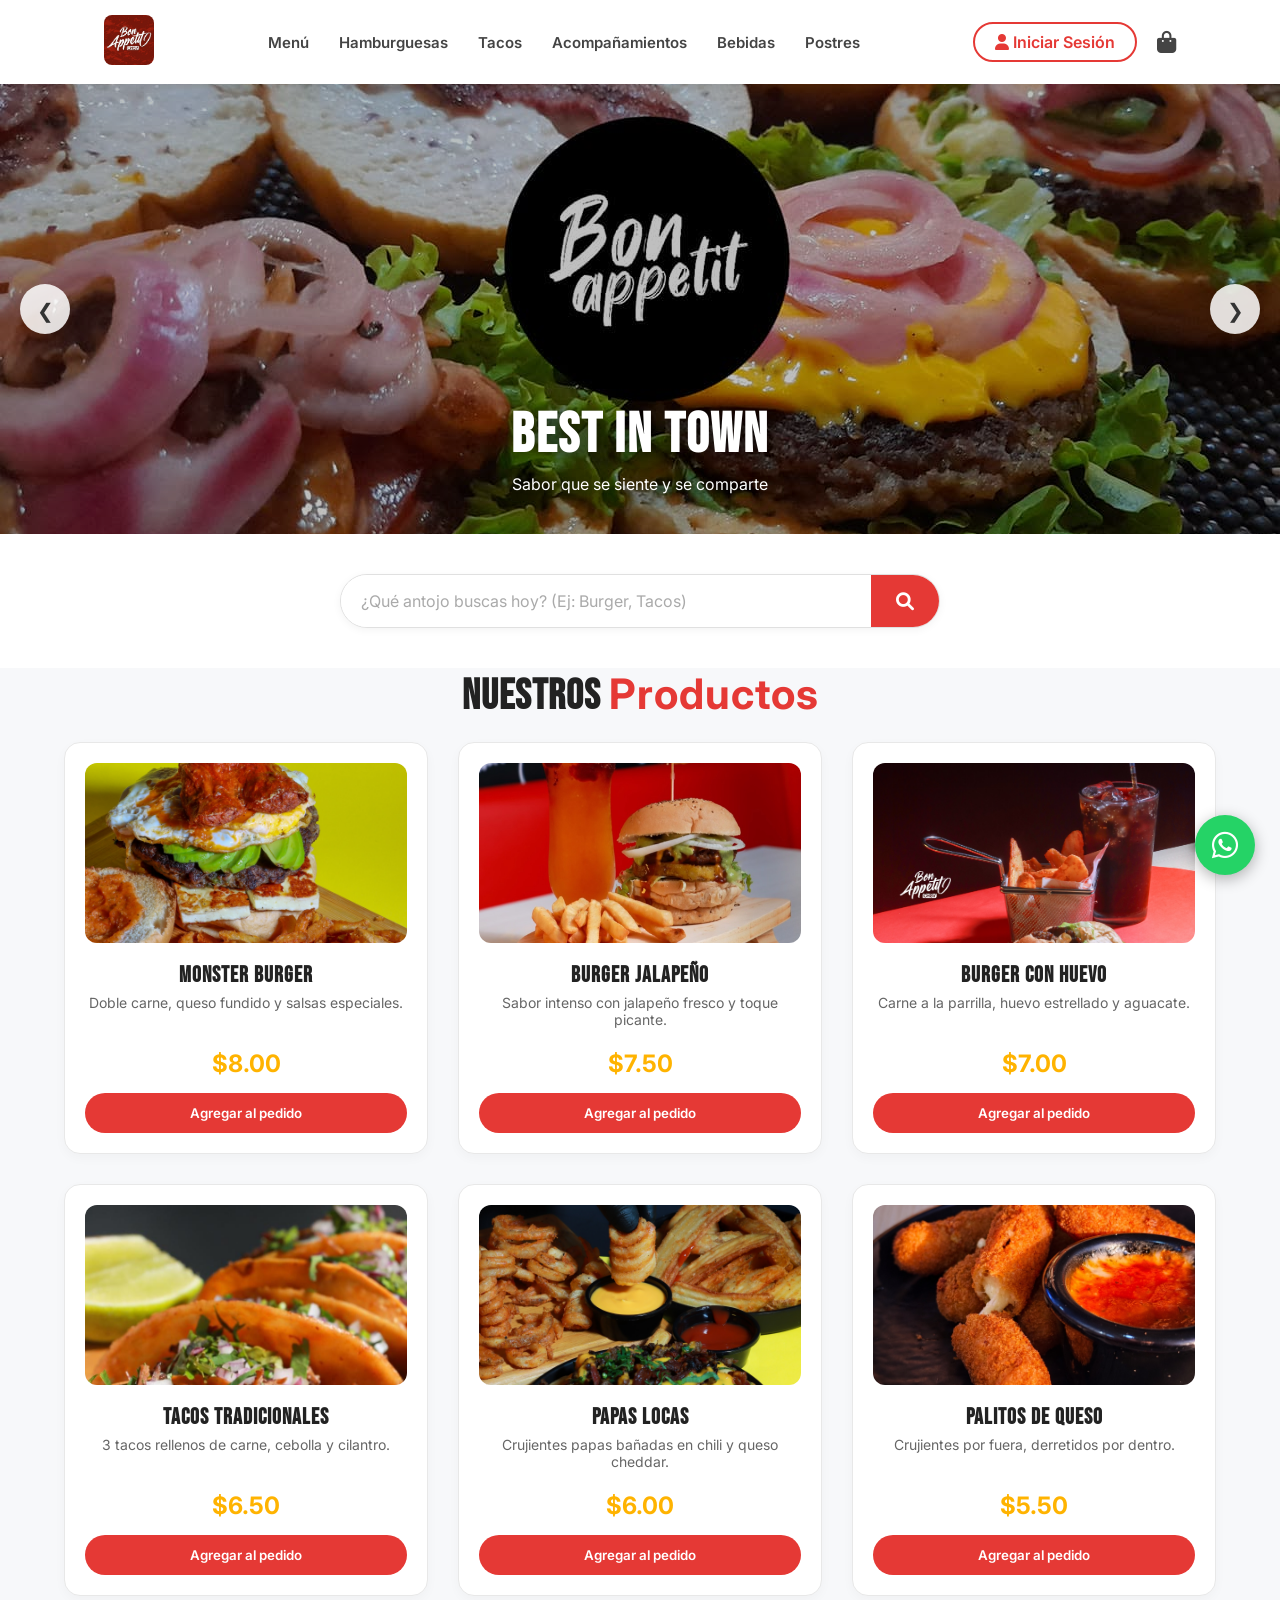
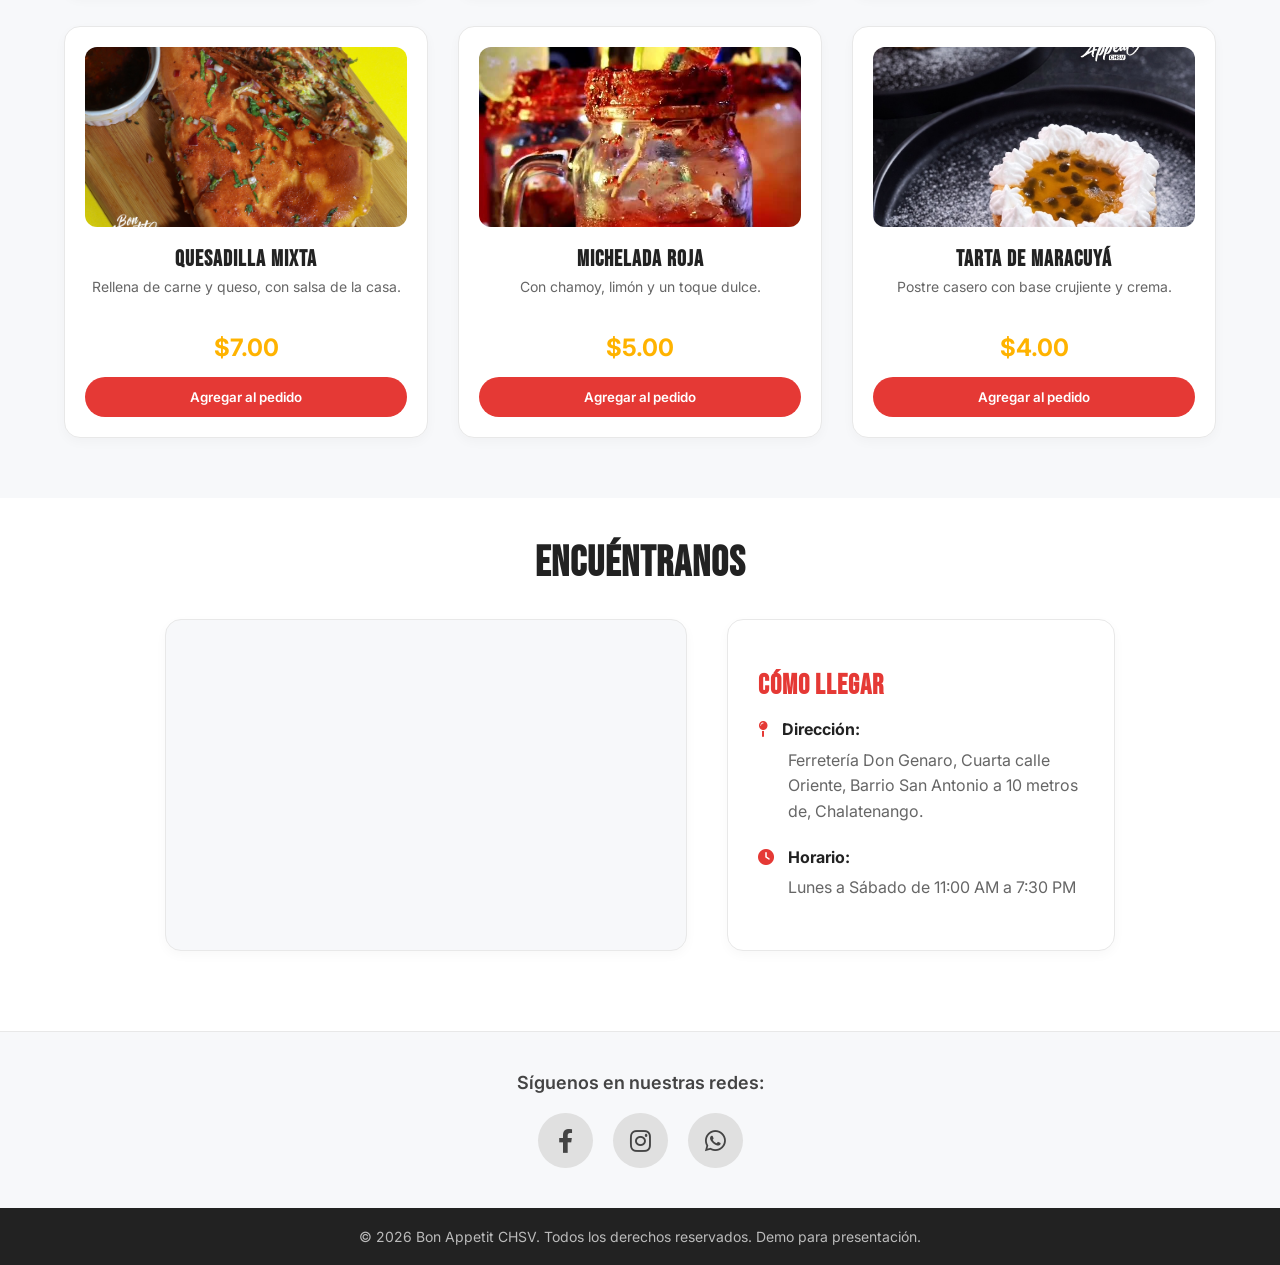
==== index.html @ fdfdb7d6 "Datos iniciales" ====
<!DOCTYPE html>
<html lang="es">
<head>
    <meta charset="UTF-8">
    <meta name="viewport" content="width=device-width, initial-scale=1.0">
    <title>Bon Appetit CHSV</title>
    <link rel="stylesheet" href="style.css">
    <link href="https://fonts.googleapis.com/css2?family=Bebas+Neue&family=Inter:wght@400;600;700&display=swap" rel="stylesheet">
    <link rel="stylesheet" href="https://cdnjs.cloudflare.com/ajax/libs/font-awesome/6.0.0/css/all.min.css">
</head>
<body>

    <!-- HEADER (Estilo K&J: Logo izq, Nav centro, Acciones der) -->
    <header>
        <div class="header-container">
            <a href="index.html" class="logo">
                <img src="img/LogoBun2.jpg" alt="Bon Appetit CHSV" class="header-logo">
            </a>

            <nav class="header-nav">
                <a href="javascript:void(0)" onclick="filterMenu('all')">Menú</a>
                <a href="javascript:void(0)" onclick="filterMenu('burgers')">Hamburguesas</a>
                <a href="javascript:void(0)" onclick="filterMenu('tacos')">Tacos</a>
                <a href="javascript:void(0)" onclick="filterMenu('sides')">Acompañamientos</a>
                <a href="javascript:void(0)" onclick="filterMenu('drinks')">Bebidas</a>
                <a href="javascript:void(0)" onclick="filterMenu('desserts')">Postres</a>
            </nav>

            <div class="header-actions">
                <a href="login.html" class="login-btn"><i class="fas fa-user"></i> Iniciar Sesión</a>
                <a href="carrito.html" class="cart-icon-wrapper">
                    <i class="fas fa-shopping-bag"></i>
                    <span class="cart-badge" id="cartCount">0</span>
                </a>
            </div>
        </div>
    </header>

    <!-- CARRUSEL HERO -->
    <section class="hero">
        <div class="carousel-container">
            <div class="carousel-slide active">
                <img src="img/banerburguer1.jpg" alt="Sabor que se siente">
                <div class="slide-text"><h2>Best in Town</h2><p>Sabor que se siente y se comparte</p></div>
            </div>
            <div class="carousel-slide">
                <img src="img/banerburguer2.png" alt="Tasty Burger">
                <div class="slide-text"><h2>Tasty Burger</h2><p>Las mejores hamburguesas de Chalatenango</p></div>
            </div>
            <div class="carousel-slide">
                <img src="img/banerburguer3.jpg" alt="The Burger House">
                <div class="slide-text"><h2>The Burger House</h2><p>Visítanos de 11:00 AM a 7:30 PM</p></div>
            </div>
            <button class="prev" onclick="changeSlide(-1)">&#10094;</button>
            <button class="next" onclick="changeSlide(1)">&#10095;</button>
        </div>
    </section>

    <!-- BUSCADOR -->
    <div class="search-wrapper">
        <div class="search-bar">
            <input type="text" id="searchInput" placeholder="¿Qué antojo buscas hoy? (Ej: Burger, Tacos)" onkeyup="searchMenu()">
            <button class="search-btn"><i class="fas fa-search"></i></button>
        </div>
    </div>

    <!-- MENÚ DE PRODUCTOS -->
    <section class="menu-section" id="menu">
        <h2 class="section-title">Nuestros <span>Productos</span></h2>
        <div class="menu-grid" id="menuGrid">
            <!-- JS cargará los productos aquí -->
        </div>
    </section>

    <!-- SECCIÓN DE CONTACTO (Mapa Izquierda, Texto Derecha) -->
    <section id="contacto" class="contact-section">
        <h2 class="section-title">Encuéntranos</h2>
        
        <div class="contact-container">
            <!-- Columna Izquierda: Mapa -->
            <div class="map-column">
                <div class="map-box">
                    <div class="map-wrapper">
                        <!-- Embed del Mapa de Google -->
                        <iframe src="https://www.google.com/maps/embed?pb=!1m18!1m12!1m3!1d3875.6723948547897!2d-88.938397!3d14.041236!2m3!1f0!2f0!3f0!3m2!1i1024!2i768!4f13.1!3m3!1m2!1s0x8f6359e48e6c4f99%3A0x1f4d9451c8c8b2a4!2sBon%20Appetit%20CH%20SV!5e0!3m2!1ses!2ssv!4v1718900000000!5m2!1ses!2ssv" width="100%" height="100%" style="border:0;" allowfullscreen="" loading="lazy"></iframe>
                    </div>
                </div>
            </div>

            <!-- Columna Derecha: Cómo llegar -->
            <div class="text-column">
                <h3>Cómo llegar</h3>
                <div class="info-item">
                    <p><i class="fas fa-map-pin" style="color: var(--primary-color); margin-right: 10px;"></i> <strong>Dirección:</strong></p>
                    <p style="margin-top: 5px; padding-left: 30px;">Ferretería Don Genaro, Cuarta calle Oriente, Barrio San Antonio a 10 metros de, Chalatenango.</p>
                </div>
                <div class="info-item" style="margin-top: 20px;">
                    <p><i class="fas fa-clock" style="color: var(--primary-color); margin-right: 10px;"></i> <strong>Horario:</strong></p>
                    <p style="margin-top: 5px; padding-left: 30px;">Lunes a Sábado de 11:00 AM a 7:30 PM</p>
                </div>
            </div>
        </div>
    </section>

    <!-- FOOTER Y REDES -->
    <footer>
        <div class="footer-socials">
            <p>Síguenos en nuestras redes:</p>
            <div class="icons-container">
                <a href="https://www.facebook.com/BonAppetitCHSV/" target="_blank"><i class="fab fa-facebook-f"></i></a>
                <a href="https://www.instagram.com/bon_appetit_chsv" target="_blank"><i class="fab fa-instagram"></i></a>
                <a href="https://wa.me/50372570825" target="_blank" class="whatsapp-icon"><i class="fab fa-whatsapp"></i></a>
            </div>
        </div>
        
        <div class="footer-bottom">
            <p>&copy; 2026 Bon Appetit CHSV. Todos los derechos reservados. Demo para presentación.</p>
        </div>
    </footer>

    <!-- BURBUJA WHATSAPP -->
    <a href="https://wa.me/50372570825" class="whatsapp-float" target="_blank">
        <i class="fab fa-whatsapp"></i>
    </a>

    <script src="script.js"></script>
</body>
</html>
---- style.css ----
:root {
    --primary-color: #E53935; /* Rojo vibrante */
    --secondary-color: #FFB300; /* Amarillo/Ámbar */
    --bg-light: #F7F8FA;
    --text-main: #222222;
    --text-muted: #666666;
    --font-title: 'Bebas Neue', sans-serif;
    --font-body: 'Inter', sans-serif;
}

* { margin: 0; padding: 0; box-sizing: border-box; font-family: var(--font-body); }
body { background-color: var(--bg-light); color: var(--text-main); }

/* HEADER (Estilo K&J balanceado) */
header { background: #FFFFFF; box-shadow: 0 2px 10px rgba(0,0,0,0.05); padding: 15px 0; position: sticky; top: 0; z-index: 1000; }
.header-container { 
    display: flex; 
    justify-content: space-between; 
    align-items: center; 
    max-width: 1200px; 
    margin: 0 auto; 
    padding: 0 5%; 
}
.header-logo { height: 50px; border-radius: 8px; }

/* Nav centrado */
.header-nav { 
    display: flex; 
    gap: 30px; 
    margin: 0 auto; /* Empuja el Nav exactamente al centro */
}
.header-nav a { 
    color: #444; 
    text-decoration: none; 
    font-weight: 600; 
    font-size: 15px; 
    transition: 0.3s; 
    cursor: pointer; 
}
.header-nav a:hover { color: var(--primary-color); }

/* Acciones a la derecha */
.header-actions { 
    display: flex; 
    align-items: center; 
    gap: 20px; 
}
.login-btn { 
    padding: 8px 20px; 
    border: 2px solid var(--primary-color); 
    color: var(--primary-color); 
    border-radius: 30px; 
    text-decoration: none; 
    font-weight: 600; 
    transition: 0.3s; 
}
.login-btn:hover { background: var(--primary-color); color: white; }
.cart-icon-wrapper { position: relative; color: #444; font-size: 22px; text-decoration: none; }
.cart-badge { 
    position: absolute; top: -8px; right: -8px; 
    background: var(--primary-color); color: white; 
    font-size: 11px; font-weight: bold; 
    border-radius: 50%; width: 18px; height: 18px; 
    display: flex; align-items: center; justify-content: center; 
}

/* HERO CARRUSEL */
.hero { position: relative; width: 100%; height: 450px; overflow: hidden; }
.carousel-container { width: 100%; height: 100%; position: relative; }
.carousel-slide { 
    position: absolute; width: 100%; height: 100%; 
    opacity: 0; transition: opacity 0.8s ease; 
}
.carousel-slide.active { opacity: 1; }
.carousel-slide img { 
    width: 100%; height: 100%; object-fit: cover; filter: brightness(0.75); 
}
.slide-text { 
    position: absolute; bottom: 40px; left: 50%; transform: translateX(-50%); 
    text-align: center; color: white; text-shadow: 0 2px 15px rgba(0,0,0,0.8); 
}
.slide-text h2 { 
    font-family: var(--font-title); font-size: 56px; 
    letter-spacing: 2px; margin-bottom: 5px; color: #FFFFFF; 
}
.prev, .next { 
    position: absolute; top: 50%; transform: translateY(-50%); 
    background: rgba(255,255,255,0.85); color: #333; border: none; padding: 15px; 
    cursor: pointer; border-radius: 50%; width: 50px; height: 50px; font-size: 20px; 
    box-shadow: 0 2px 5px rgba(0,0,0,0.1); 
}
.prev { left: 20px; } .next { right: 20px; }

/* BUSCADOR */
.search-wrapper { padding: 40px 5%; display: flex; justify-content: center; background: #FFFFFF; }
.search-bar { 
    display: flex; width: 100%; max-width: 600px; 
    border: 1px solid #E0E0E0; border-radius: 50px; overflow: hidden; 
    background: #FFFFFF; box-shadow: 0 2px 8px rgba(0,0,0,0.05); 
}
.search-bar input { 
    flex: 1; padding: 16px 20px; border: none; outline: none; font-size: 16px; color: #333; 
}
.search-bar input::placeholder { color: #AAA; }
.search-btn { 
    padding: 0 25px; background: var(--primary-color); color: white; border: none; 
    cursor: pointer; font-size: 18px; transition: 0.2s; 
}
.search-btn:hover { background: #C62828; }

/* MENÚ GRID */
.menu-section { padding: 0 5% 60px; }
.section-title { 
    text-align: center; font-family: var(--font-title); 
    font-size: 42px; letter-spacing: 1px; margin-bottom: 20px; 
}
.section-title span { color: var(--primary-color); }

.menu-grid { display: grid; grid-template-columns: repeat(auto-fill, minmax(280px, 1fr)); gap: 30px; }
.menu-item { 
    background: #FFFFFF; border-radius: 16px; padding: 20px; text-align: center; 
    border: 1px solid #E8E8E8; transition: 0.3s; box-shadow: 0 4px 12px rgba(0,0,0,0.03); 
}
.menu-item:hover { 
    transform: translateY(-8px); border-color: var(--primary-color); 
    box-shadow: 0 10px 20px rgba(229, 57, 53, 0.1); 
}
.menu-item img { width: 100%; height: 180px; object-fit: cover; border-radius: 12px; }
.menu-item h3 { margin: 15px 0 5px; font-family: var(--font-title); font-size: 22px; letter-spacing: 1px; }
.menu-item p { color: var(--text-muted); font-size: 14px; height: 40px; margin-bottom: 10px; }
.price { display: block; color: var(--secondary-color); font-weight: bold; font-size: 24px; margin: 15px 0; }
.add-cart { 
    background: var(--primary-color); color: white; border: none; padding: 12px 0; 
    border-radius: 30px; cursor: pointer; width: 100%; font-weight: 600; transition: 0.2s; 
}
.add-cart:hover { background: #C62828; transform: scale(1.02); }

/* SECCIÓN CONTACTO (Mapa izquierda y Texto derecha) */
.contact-section { padding: 40px 5% 80px; background: #ffffff; }

.contact-container {
    display: flex;
    gap: 40px;
    max-width: 950px;
    margin: 30px auto 0;
    align-items: stretch;
}

/* Lado Izquierdo (Mapa) */
.map-column {
    flex: 1.6; /* Ocupa el 60% del espacio aprox */
    display: flex;
}
.map-box {
    background: #F7F8FA; border: 1px solid #E8E8E8; border-radius: 16px; 
    padding: 15px; width: 100%; box-shadow: 0 4px 12px rgba(0,0,0,0.03);
}
.map-wrapper { 
    border-radius: 12px; overflow: hidden; height: 300px; width: 100%; 
}

/* Lado Derecho (Texto Cómo Llegar) */
.text-column {
    flex: 1; /* Ocupa el 40% del espacio aprox */
    background: #FFFFFF; border: 1px solid #E8E8E8; border-radius: 16px; 
    padding: 30px; box-shadow: 0 4px 12px rgba(0,0,0,0.03);
    display: flex;
    flex-direction: column;
    justify-content: center;
}
.text-column h3 { 
    font-family: var(--font-title); color: var(--primary-color); 
    margin-bottom: 15px; font-size: 28px; letter-spacing: 1px; 
}
.text-column p { color: var(--text-muted); font-size: 16px; line-height: 1.6; }
.text-column strong { color: var(--text-main); }

/* FOOTER Y REDES */
footer { margin-top: 0; }
.footer-socials { 
    background: #F7F8FA; padding: 40px 5%; text-align: center; 
    border-top: 1px solid #E8E8E8; 
}
.footer-socials p { color: #444; font-weight: 600; margin-bottom: 20px; font-size: 18px; }
.icons-container { display: flex; justify-content: center; gap: 20px; }
.icons-container a { 
    display: flex; justify-content: center; align-items: center; 
    width: 55px; height: 55px; border-radius: 50%; 
    background: #E0E0E0; color: #444; font-size: 24px; text-decoration: none; transition: 0.3s; 
}
.icons-container a:hover { 
    background: var(--primary-color); color: white; transform: translateY(-3px); 
    box-shadow: 0 4px 10px rgba(229, 57, 53, 0.3); 
}
.footer-bottom { background: #222222; color: #ffffff; padding: 20px 5%; text-align: center; }
.footer-bottom p { margin: 0; font-size: 14px; color: #bbbbbb; }

/* WHATSAPP BURBUJA */
.whatsapp-float { 
    position: fixed; bottom: 25px; right: 25px; background: #25D366; 
    color: white; width: 60px; height: 60px; border-radius: 50%; 
    display: flex; justify-content: center; align-items: center; 
    font-size: 30px; box-shadow: 0 4px 15px rgba(0,0,0,0.3); 
    z-index: 1500; text-decoration: none; 
}
.whatsapp-float:hover { color: white; transform: scale(1.1); }

/* =======================================================
   CORRECCIÓN DE VISTA MÓVIL (ESTILO K&J)
   ======================================================= */
@media (max-width: 768px) {
    /* 1. HEADER MÓVIL (Logo Izq, Login/Carrito Der, Nav Abajo) */
    .header-container {
        flex-wrap: wrap; /* Permite que los elementos bajen de línea */
        justify-content: space-between;
        padding: 10px 5%;
    }
    .logo { order: 1; } /* Logo primero */
    .header-actions { 
        order: 2; 
        margin-left: auto; /* Empuja las acciones a la derecha */
        gap: 12px; 
    }
    .header-nav { 
        order: 3; /* El menú baja a la tercera línea */
        width: 100%; 
        justify-content: center;
        margin: 10px 0 0 0;
        gap: 12px;
        flex-wrap: wrap;
        font-size: 14px;
    }
    .login-btn { font-size: 13px; padding: 6px 14px; }
    .header-logo { height: 40px; }

    /* 2. BUSCADOR MÓVIL (Botón rojo integrado con bordes redondeados) */
    .search-wrapper { padding: 20px 5%; }
    .search-bar input { font-size: 14px; padding: 12px 15px; }
    .search-btn { 
        padding: 0 18px; font-size: 16px; 
        border-top-right-radius: 50px; /* Redondea el botón a la derecha */
        border-bottom-right-radius: 50px; 
    }

    /* 3. MAPA MÓVIL (Uno encima del otro) */
    .contact-container { flex-direction: column; gap: 20px; }
    .map-column, .text-column { flex: none; width: 100%; }
    .map-wrapper { height: 250px; }
    .text-column { padding: 20px; }
    
    /* 4. TÍTULOS MÓVIL */
    .slide-text h2 { font-size: 34px; }
    .section-title { font-size: 32px; }
}
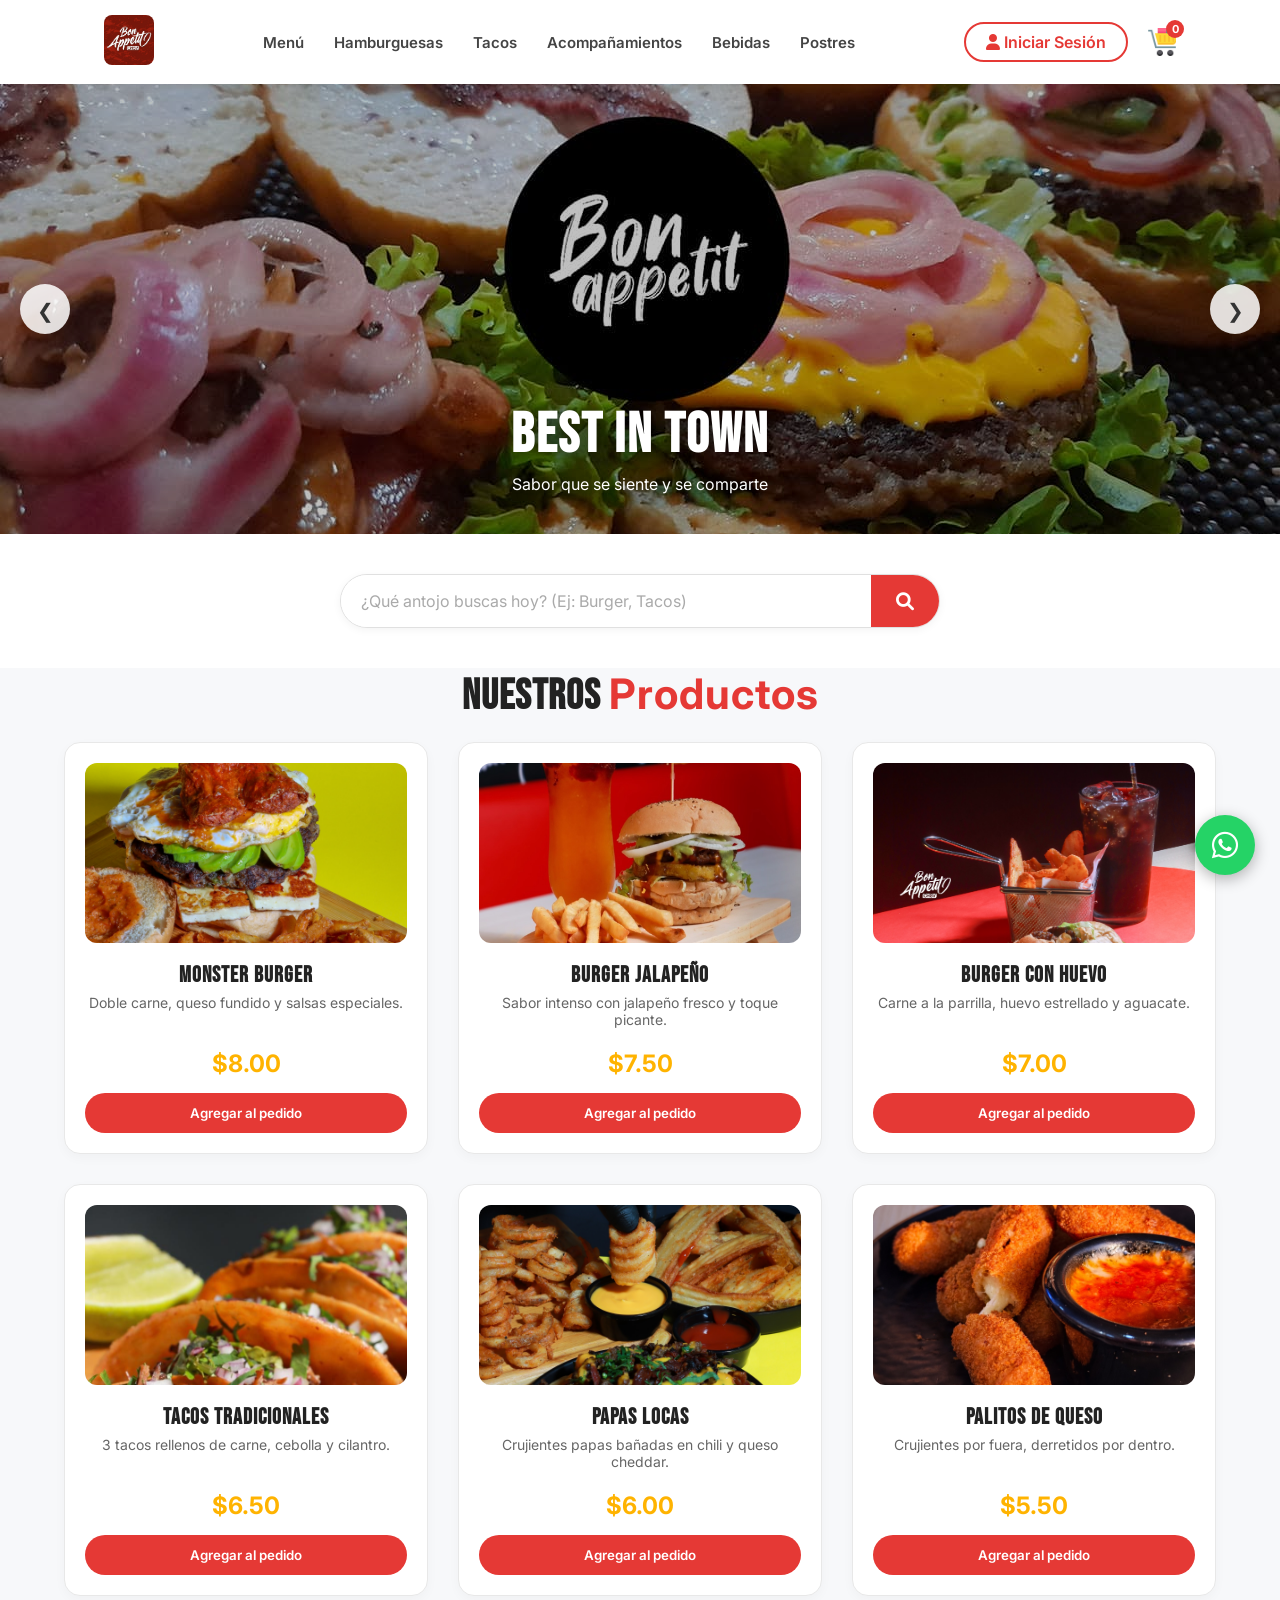
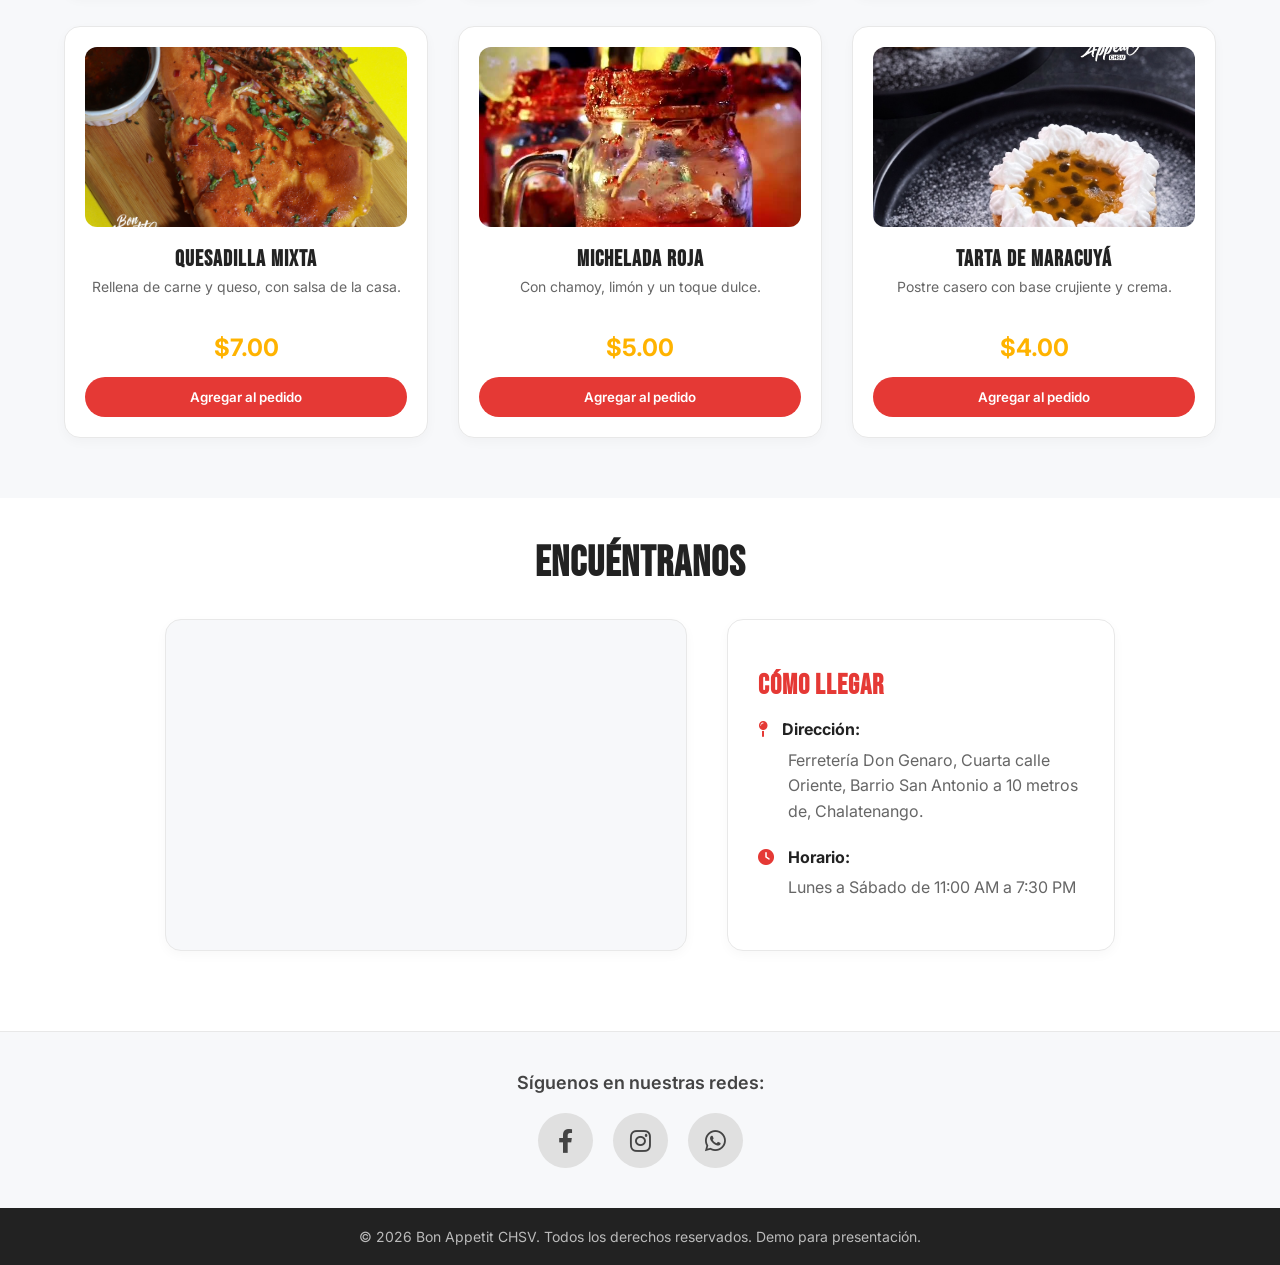
==== commit a4d37801: "se cambio el icono del carrito" ====
--- a/index.html
+++ b/index.html
@@ -28,10 +28,11 @@
 
             <div class="header-actions">
                 <a href="login.html" class="login-btn"><i class="fas fa-user"></i> Iniciar Sesión</a>
-                <a href="carrito.html" class="cart-icon-wrapper">
-                    <i class="fas fa-shopping-bag"></i>
-                    <span class="cart-badge" id="cartCount">0</span>
-                </a>
+                <a href="carrito.html" class="cart-icon-wrapper" style="display: flex; align-items: center; justify-content: center;">
+                  <!-- Reemplazamos el icono por la imagen -->
+                  <img src="img/carrito.png" alt="Carrito" style="height: 28px; width: auto;">
+                 <span class="cart-badge" id="cart-count">0</span>
+              </a>
             </div>
         </div>
     </header>
@@ -44,11 +45,11 @@
                 <div class="slide-text"><h2>Best in Town</h2><p>Sabor que se siente y se comparte</p></div>
             </div>
             <div class="carousel-slide">
-                <img src="img/banerburguer2.png" alt="Tasty Burger">
+                <img src="img/banerburguer2.jpg" alt="Tasty Burger">
                 <div class="slide-text"><h2>Tasty Burger</h2><p>Las mejores hamburguesas de Chalatenango</p></div>
             </div>
             <div class="carousel-slide">
-                <img src="img/banerburguer3.jpg" alt="The Burger House">
+                <img src="img/banerburguer.jpg" alt="The Burger House">
                 <div class="slide-text"><h2>The Burger House</h2><p>Visítanos de 11:00 AM a 7:30 PM</p></div>
             </div>
             <button class="prev" onclick="changeSlide(-1)">&#10094;</button>
